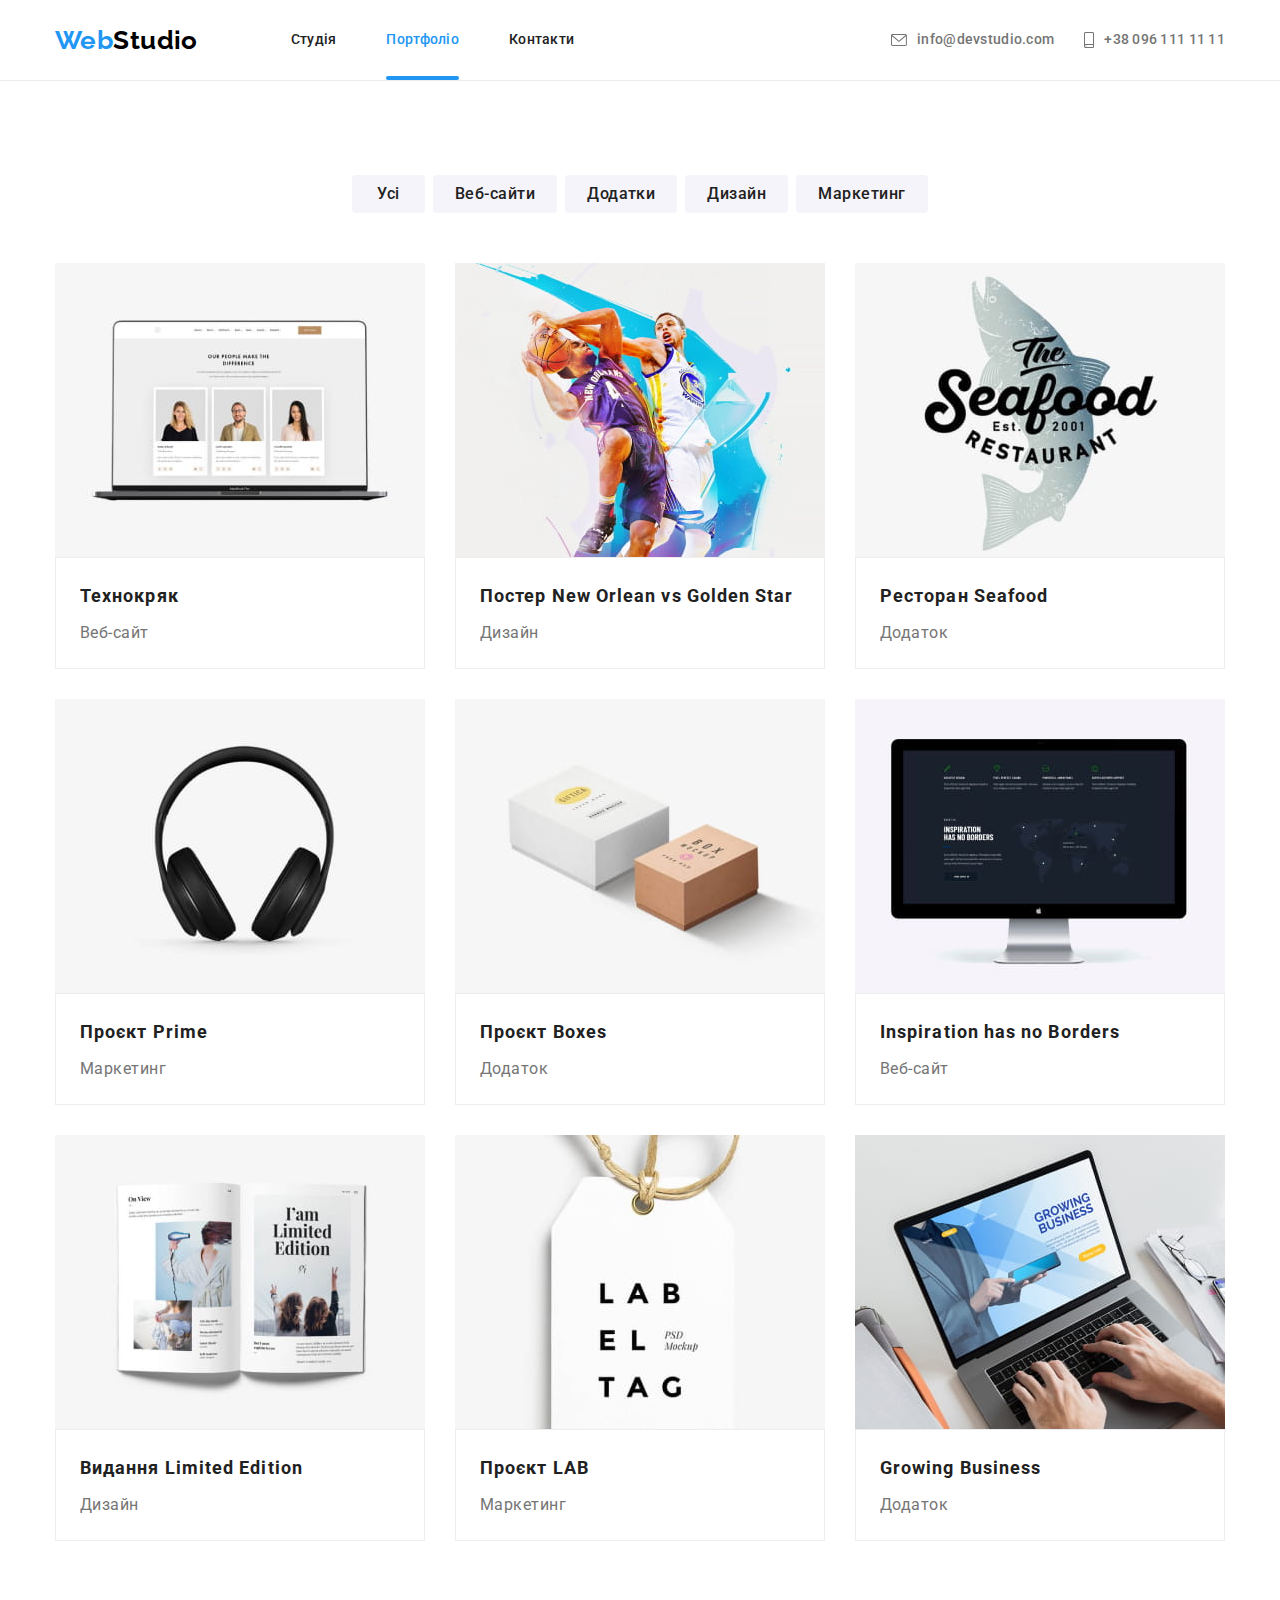
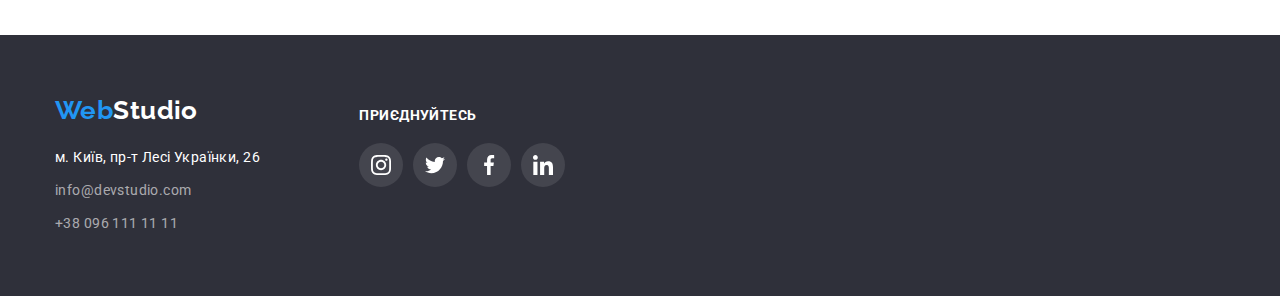
==== portfolio.html @ 8a6f9243 "transition prop close button" ====
<!DOCTYPE html>
<html lang="ru">
  <head>
    <meta charset="UTF-8" />
    <meta http-equiv="X-UA-Compatible" content="IE=edge" />
    <meta name="viewport" content="width=device-width, initial-scale=1.0" />
    <title>WebStudio</title>

    <link
      href="https://fonts.googleapis.com/css2?family=Raleway:wght@700&family=Roboto:wght@400;500;700;900&display=swap"
      rel="stylesheet"
    />
    <link
      rel="stylesheet"
      href="https://cdnjs.cloudflare.com/ajax/libs/modern-normalize/1.1.0/modern-normalize.min.css"
    />
    <link rel="stylesheet" href="./css/styles.css" />
  </head>
  <body>
    <header class="header">
      <div class="container head-menu">
        <nav class="menu">
          <a class="menu-logo" href=""><span>Web</span><span>Studio</span></a>

          <ul class="menu-list">
            <li class="menu-item">
              <a class="link" href="./index.html"> Студія </a>
            </li>
            <li class="menu-item">
              <a class="link underline" href="./portfolio.html"> Портфоліо </a>
            </li>
            <li class="menu-item">
              <a class="link" href="">Контакти</a>
            </li>
          </ul>
        </nav>

        <ul class="contacts-list">
          <li class="contacts-item">
            <a class="link" href="">
              <svg class="icon-envelope">
                <use href="./images/sprite.svg#icon-envelope"></use>
              </svg>
              info@devstudio.com
            </a>
          </li>

          <li class="contacts-item">
            <a class="link" href="">
              <svg class="icon-smartphone">
                <use href="./images/sprite.svg#icon-smartphone"></use>
              </svg>
              +38 096 111 11 11
            </a>
          </li>
        </ul>
      </div>
    </header>

    <main>
      <section class="portfolio section">
        <div class="container">
          <h1 class="portfolio-title">Зразки робіт</h1>

          <ul class="filter-list">
            <li class="filter-item">
              <button class="btn" type="button">Усі</button>
            </li>
            <li class="filter-item">
              <button class="btn" type="button">Веб-сайти</button>
            </li>
            <li class="filter-item">
              <button class="btn" type="button">Додатки</button>
            </li>
            <li class="filter-item">
              <button class="btn" type="button">Дизайн</button>
            </li>
            <li class="filter-item">
              <button class="btn" type="button">Маркетинг</button>
            </li>
          </ul>

          <ul class="project-list">
            <li class="project-item">
              <article class="card">
                <div class="card-thumb">
                  <img width="370" src="./images/proj-1.jpg" alt="проект-1" />
                  <div class="card-preview">
                    <p>
                      Ресурс пропонує комплексні пропозиції з різним рівнем функціоналу та сервісів.
                      Все це дозволить відвідувачу отримати вичерпні відомості про компанію чи
                      приватну особу.
                    </p>
                  </div>
                </div>
                <div class="card-content">
                  <h2 class="title">Технокряк</h2>
                  <p class="text">Веб-сайт</p>
                </div>
              </article>
            </li>
            <li class="project-item">
              <article class="card">
                <div class="card-thumb">
                  <img width="370" src="./images/proj-2.jpg" alt="проект-2" />
                  <div class="card-preview">
                    <p>
                      Ресурс пропонує комплексні пропозиції з різним рівнем функціоналу та сервісів.
                      Все це дозволить відвідувачу отримати вичерпні відомості про компанію чи
                      приватну особу.
                    </p>
                  </div>
                </div>
                <div class="card-content">
                  <h2 class="title">Постер New Orlean vs Golden Star</h2>
                  <p class="text">Дизайн</p>
                </div>
              </article>
            </li>
            <li class="project-item">
              <article class="card">
                <div class="card-thumb">
                  <img width="370" src="./images/proj-3.jpg" alt="проект-3" />
                  <div class="card-preview">
                    <p>
                      Ресурс пропонує комплексні пропозиції з різним рівнем функціоналу та сервісів.
                      Все це дозволить відвідувачу отримати вичерпні відомості про компанію чи
                      приватну особу.
                    </p>
                  </div>
                </div>
                <div class="card-content">
                  <h2 class="title">Ресторан Seafood</h2>
                  <p class="text">Додаток</p>
                </div>
              </article>
            </li>
            <li class="project-item">
              <article class="card">
                <div class="card-thumb">
                  <img width="370" src="./images/proj-4.jpg" alt="проект-4" />
                  <div class="card-preview">
                    <p>
                      Ресурс пропонує комплексні пропозиції з різним рівнем функціоналу та сервісів.
                      Все це дозволить відвідувачу отримати вичерпні відомості про компанію чи
                      приватну особу.
                    </p>
                  </div>
                </div>
                <div class="card-content">
                  <h2 class="title">Проєкт Prime</h2>
                  <p class="text">Маркетинг</p>
                </div>
              </article>
            </li>
            <li class="project-item">
              <article class="card">
                <div class="card-thumb">
                  <img width="370" src="./images/proj-5.jpg" alt="проект-5" />
                  <div class="card-preview">
                    <p>
                      Ресурс пропонує комплексні пропозиції з різним рівнем функціоналу та сервісів.
                      Все це дозволить відвідувачу отримати вичерпні відомості про компанію чи
                      приватну особу.
                    </p>
                  </div>
                </div>
                <div class="card-content">
                  <h2 class="title">Проєкт Boxes</h2>
                  <p class="text">Додаток</p>
                </div>
              </article>
            </li>

            <li class="project-item">
              <article class="card">
                <div class="card-thumb">
                  <img width="370" src="./images/proj-6.jpg" alt="проект-6" />
                  <div class="card-preview">
                    <p>
                      Ресурс пропонує комплексні пропозиції з різним рівнем функціоналу та сервісів.
                      Все це дозволить відвідувачу отримати вичерпні відомості про компанію чи
                      приватну особу.
                    </p>
                  </div>
                </div>
                <div class="card-content">
                  <h2 class="title">Inspiration has no Borders</h2>
                  <p class="text">Веб-сайт</p>
                </div>
              </article>
            </li>
            <li class="project-item">
              <article class="card">
                <div class="card-thumb">
                  <img width="370" src="./images/proj-7.jpg" alt="проект-7" />
                  <div class="card-preview">
                    <p>
                      Ресурс пропонує комплексні пропозиції з різним рівнем функціоналу та сервісів.
                      Все це дозволить відвідувачу отримати вичерпні відомості про компанію чи
                      приватну особу.
                    </p>
                  </div>
                </div>
                <div class="card-content">
                  <h2 class="title">Видання Limited Edition</h2>
                  <p class="text">Дизайн</p>
                </div>
              </article>
            </li>
            <li class="project-item">
              <article class="card">
                <div class="card-thumb">
                  <img width="370" src="./images/proj-8.jpg" alt="проект-8" />
                  <div class="card-preview">
                    <p>
                      Ресурс пропонує комплексні пропозиції з різним рівнем функціоналу та сервісів.
                      Все це дозволить відвідувачу отримати вичерпні відомості про компанію чи
                      приватну особу.
                    </p>
                  </div>
                </div>
                <div class="card-content">
                  <h2 class="title">Проєкт LAB</h2>
                  <p class="text">Маркетинг</p>
                </div>
              </article>
            </li>
            <li class="project-item">
              <article class="card">
                <div class="card-thumb">
                  <img width="370" src="./images/proj-9.jpg" alt="проект-9" />
                  <div class="card-preview">
                    <p>
                      Ресурс пропонує комплексні пропозиції з різним рівнем функціоналу та сервісів.
                      Все це дозволить відвідувачу отримати вичерпні відомості про компанію чи
                      приватну особу.
                    </p>
                  </div>
                </div>
                <div class="card-content">
                  <h2 class="title">Growing Business</h2>
                  <p class="text">Додаток</p>
                </div>
              </article>
            </li>
          </ul>
        </div>
      </section>
    </main>

    <footer class="footer">
      <div class="container">
        <div class="footer-contacts">
          <a class="footer-logo" href=""><span>Web</span><span>Studio</span></a>
          <address class="address">м. Київ, пр-т Лесі Українки, 26</address>
          <ul class="contacts-list">
            <li class="contacts-item">
              <a class="link" href=""> info@devstudio.com </a>
            </li>
            <li class="contacts-item">
              <a class="link" href=""> +38 096 111 11 11 </a>
            </li>
          </ul>
        </div>
        <div class="footer-socials">
          <p>приєднуйтесь</p>
          <ul class="socials-list">
            <li class="socials-item">
              <a class="link" href="">
                <svg class="icon-instagram">
                  <use href="./images/sprite.svg#icon-instagram"></use>
                </svg>
              </a>
            </li>
            <li class="socials-item">
              <a class="link" href="">
                <svg class="icon-twitter">
                  <use href="./images/sprite.svg#icon-twitter"></use>
                </svg>
              </a>
            </li>
            <li class="socials-item">
              <a class="link" href="">
                <svg class="icon-facebook">
                  <use href="./images/sprite.svg#icon-facebook"></use>
                </svg>
              </a>
            </li>
            <li class="socials-item">
              <a class="link" href="">
                <svg class="icon-linkedin">
                  <use href="./images/sprite.svg#icon-linkedin"></use>
                </svg>
              </a>
            </li>
          </ul>
        </div>
      </div>
    </footer>
  </body>
</html>
---- css/styles.css ----
/* global styles */

:root{
   --black:#000000;
   --black-transparent:rgba(0, 0, 0, .1);
   --white-transparent-1:rgba(255, 255, 255, .1);
   --gray-transparent:rgba(47, 48, 58, 0.8);
   --white:#ffffff;
   --white-transparent:rgba(255, 255, 255, .6);
   --white-slave:#F5F4FA;
   --graphite: #212121;
   --dark-gray:#2F303A;
   --gray:#757575;
   --gray-icon:#AFB1B8;
   --lighter-gray:#eeeeee;
   --light-gray:#ececec;
   --my-blue:#2196F3;
   --my-blue-dark:#188ce8;
   --my-blue-transparent:rgba(33, 150, 243, 0.9);

   --card-set-gap:30px;
}

body {
   font-family: 'Roboto', 'Raleway', sans-serif;
   font-weight: 500;
   font-style: normal;
   font-size: 14px;
   letter-spacing: 0.03em;
   color: var(--gray);
}

p,ul,h1,h2,h3,h4,h5,h6 {
   margin: 0;
   padding: 0;
   list-style: none;
}

img{
   display: block;
   max-width: 100%;
}

.container{
   max-width: 1200px;   
   margin: 0 auto;
   padding: 0 15px;
   /* outline: 2px solid tomato; */
}

.section{
   padding: 94px 0;
}
.section.no-padding{
   padding: 0 0;
}

.btn{
   cursor: pointer;
}

.btn:hover,
.btn:focus{
   color: var(--white);
   background-color: var(--my-blue);
}

.link{
   color: inherit;
   text-decoration: none;
}

.link:hover,
.link:focus{
   color: var(--my-blue);
}

/* header styles */
.header{
   border-bottom: 1px solid var(--light-gray);
}

.head-menu{
   display: flex;     
}

.menu{
   display: flex;
   align-items: center;
}

.menu-logo, .footer-logo{
   display: block;
   padding: 24px 0;
   margin-right: 93px;

   font-family: 'Raleway', sans-serif;
   font-weight: 700;
   font-size: 26px;
   line-height: 1.19;
   text-decoration: none;
}

.menu-logo > span,
.footer-logo > span{
   color: var(--my-blue);
}

.menu-logo > span + span,
.footer-logo > span + span{
   color: var(--black)
}

.menu-list {
   display: flex;
}

.menu-item:hover,
.menu-item:focus {
   color: var(--my-blue);
}

.menu-item:not(:last-child) {
   margin-right: 50px;
}

.menu-item > .link{
   position: relative;

   display: block;
   padding: 32px 0;

   font-size: 14px;
   line-height: 1.14;
   letter-spacing: 0.02em;
   text-decoration: none;
   color: var(--graphite);
   
   transition-property: color;
   transition-duration: 250ms;
   transition-timing-function: cubic-bezier(0.4, 0, 0.2, 1);
}

.menu-item > .link:hover,
.menu-item > .link:focus {
   color: var(--my-blue);
}

.menu-item>.link::after{
   position: absolute;
   bottom: 0;
   
   content: '';
   display: block;
   width: 100%;
   height: 4px;
   background-color: var(--my-blue);
   border-radius: 2px;
   opacity: 0;

   transition-property: opacity;
   transition-duration: 250ms;
   transition-timing-function: cubic-bezier(0.4, 0, 0.2, 1);
}

.menu-item>.link:hover::after,
.menu-item>.link:focus::after {
   opacity: 100%;   
}

.menu-item > .link.underline{
   color: var(--my-blue);
}

.menu-item > .link.underline::after {
   opacity: 100%;
}

.contacts-list{
   display: flex;
   align-items: center;
   margin-left: auto;
}

.contacts-item + .contacts-item{
   margin-left: 30px;
}

.contacts-item > .link {
   display: inline-flex;
   align-items: center;
   padding: 32px 0;

   font-size: 14px;
   line-height: 1.14;
   letter-spacing: 0.02em;
   text-decoration: none;
}

.contacts-item > .link:hover,
.contacts-item > .link:focus {
   color: var(--my-blue);
   fill: var(--my-blue);

   transition-property: color;
   transition-duration: 250ms;
   transition-timing-function: cubic-bezier(0.4, 0, 0.2, 1);
}

.icon-envelope{
   width: 16px;
   height: 12px;
   margin-right: 10px;
   fill: currentColor;
}

.icon-smartphone {
   width: 10px;
   height: 16px;
   margin-right: 10px;
   fill: currentColor;
}

/* section "hero" styles */
.hero{
   max-width: 1600px;
   min-height: 600px;
   margin: 0 auto;
   padding: 200px 0;
   background-color: var(--dark-gray);
   background-image: linear-gradient(to right, #9a847833,#1e130c66),
   url('../images/hero-background.jpg');
   background-repeat: no-repeat;
   background-size: cover;
   background-position: center;
   
   text-align: center;   
}

.hero-title{
   margin-bottom: 30px;
   font-weight: 900;
   font-size: 44px;
   line-height: 1.36;
   letter-spacing: 0.06em;
   text-transform: uppercase;
   color: var(--white);
}

.hero .btn{
   padding: 11px 32px;
   border-radius: 4px;
   border: 0;
   color: var(--white);
   background-color: var(--my-blue);

   font-weight: 700;
   font-size: 16px;
   line-height: 1.88;
   text-align: center;
   letter-spacing: 0.06em;
}

.hero .btn:active{
   background-color: var(--my-blue-dark);
}

.backdrop{
   position: fixed;
   z-index: 9;
   top: 0;
   left: 0;
   width: 100%;
   height: 100%;
   background-color: #aaab;

   transform: scale(1);
   opacity: 1;

   transition-property: transform opacity;
   transition-duration: 250ms;
   transition-timing-function: cubic-bezier(0.4, 0, 0.2, 1);
}

.backdrop.is-hidden{
   opacity: 0;
   pointer-events: none;
   visibility: hidden;
   transform: scale(.66);
}

.modal{
   position: absolute;
   top: 50%;
   left: 50%;
   transform: translate(-50%, -50%);

   min-width: 528px;
   min-height: 581px;
   padding: 8px;

   background-color: var(--white);
}

.modal > button{
   display: flex;
   justify-content: center;
   align-items: center;
   position: absolute;
   top: 8px;
   right: 8px;

   padding: 0;
   width: 30px;
   height: 30px;
   border-radius: 50%;
   border: 1px solid var(--black-transparent);
   background-color: transparent;
   cursor: pointer;
}

.icon-close{
   width: 18px;
   height: 18px;

   transition-property: fill;
   transition-duration: 250ms;
   transition-timing-function: cubic-bezier(0.4, 0, 0.2, 1);
}

.close-modal:hover .icon-close{
   fill: var(--my-blue);
}

/* section "features" styles */
.features-list{
   display: flex;
   justify-content: space-between;
}
.features-item{
   display: block;
   flex-basis: 270px;
}

.icon-holder{
   display:flex;
   height: 120px;
   justify-content: center;
   align-items: center;
   margin-bottom: 30px;
   background-color: var(--white-slave);
   border-radius: 4px;
}

.features-item > .title{
   margin-bottom: 10px;
   font-size: 14px;
   line-height: 1.14;
   letter-spacing: 0.03em;
   text-transform: uppercase;   
   color:var(--graphite);
}

.features-item > .text{
   font-weight: 400;
   line-height: 1.71;
}

/* section "specialization" styles */
.specialization.section{
   padding-top: 0;
}

.specialization .title{
   margin-bottom: 50px;
   font-size: 36px;
   line-height: 1.17;
   text-align: center;
   letter-spacing: 0.03em;   
   color:var(--graphite);
}

.specialization-list{
   display: flex;
   justify-content: space-between;
}

.specialization-item{
   display: inline-block;
}

.specialization-thumb{
   position: relative;
   z-index: 0;
}

.specialization-overlay{
   position: absolute;
   bottom: 0;
   width: 100%;
   height: 70px;
   z-index: 1;

   display: flex;
   justify-content: center;
   align-items: center;
   
   color: var(--white);
   background-color:var(--gray-transparent);
   font-weight: 700;
   letter-spacing: 0.03em;
   text-transform: uppercase;   
}

/* section "team" styles */
.team{
   background-color: var(--white-slave);
}

.team-title {
   margin-bottom: 50px;
   font-size: 36px;
   line-height: 1.17;
   text-align: center;
   letter-spacing: 0.03em;
   color: var(--graphite);
}

.team-list{
   display: flex;
   justify-content: space-between;
}

.team-item > .card {
   box-shadow: 0px 1px 3px rgba(0, 0, 0, 0.12), 0px 1px 1px rgba(0, 0, 0, 0.14), 0px 2px 1px rgba(0, 0, 0, 0.2);
   border-radius: 0px 0px 4px 4px;
}

.team-item .card-content{
   padding: 30px 0;
   background-color: var(--white);
}

.team-item .name{
   margin-bottom: 10px;

   font-size: 16px;
   line-height: 1.19;
   letter-spacing: 0.03em;   
   text-align: center;
   color:var(--graphite);
}

.team-item .position{
   margin-bottom: 16px;
   font-weight: 400;
   font-size: 16px;
   line-height: 1.19;
   letter-spacing: 0.03em;
   text-align: center;
}

.team .socials-list{
   display: flex;
   justify-content: center;
}

.team .socials-item .link {
   fill: var(--gray-icon);

   transition-property: fill, background-color;
   transition-duration: 250ms;
   transition-timing-function: cubic-bezier(0.4, 0, 0.2, 1);
}

.team .socials-item:hover .link,
.team .socials-item .link:focus{
   background-color: var(--my-blue);
   fill:var(--white);
}

/* section "clients" styles */
.clients-title{
   margin-bottom: 50px;
   color: var(--graphite);
   font-size: 36px;
   line-height: 1.17;
   text-align: center;
   letter-spacing: 0.03em;      
}

.clients-list{
   display: flex;
   justify-content: space-between;
}

.clients-item .link{
   display: flex;
   width: 170px;
   height: 92px;
   border: 1px solid;
   border-color: var(--gray-icon);
   border-radius: 4px;
   fill: var(--gray-icon);

   transition-property: border-color fill;
   transition-duration: 250ms;
   transition-timing-function: cubic-bezier(0.4, 0, 0.2, 1);
}

.clients-item:hover .link,
.clients-item .link:focus {
   border-color: var(--my-blue);
   fill: var(--my-blue);
}

.icon-logo{
   display: block;
   width: 106px;
   height: 60px;
   margin: auto;
   fill: inherit;
}

/* footer styles */
.footer{
   padding: 60px 0;
   background-color: var(--dark-gray);
}

.footer-contacts{
   display: inline-block;
   margin-right: 70px;  
}

.footer-logo{
   display:inline-block;
   margin-right: 0;
   margin-bottom: 20px;
   padding: 0;
}

.footer-logo span + span{
color: #ffffff;
}

.address{
   display: block;
   width: 231px;
   margin-bottom: 9px;

   font-weight: 400;
   line-height: 1.71;
   font-style: normal;  
   color:var(--white);
}

.footer .contacts-list{
   display: flex;
   flex-direction: column;   
}

.footer .contacts-item{
   display: block;
   margin-left: 0;
   margin-right: auto;
   margin-bottom: 9px;
}

.footer .contacts-item:last-child {
   margin-bottom: 0;
}

.footer .contacts-item > .link {
   padding: 0;

   color: var(--white-transparent);
   font-weight: 400;
   font-size: 14px;
   line-height: 1.71;
   letter-spacing: 0.03em;
}

.footer-socials{
   display: inline-block;
   vertical-align: top;
   margin-top: 12px;
}

.footer-socials *{
   color: var(--white);
   fill: var(--white);
}

.footer-socials > p{
   margin-bottom: 20px;
   font-weight: 700;
   letter-spacing: 0.03em;
   text-transform: uppercase;
}

.socials-list{
   display: flex;
}

.socials-item:not(:last-child){
   margin-right: 10px;
}

.socials-item .link{
   display: flex;
   width: 44px;
   height: 44px;
   border-radius: 50%;
   background-color: var(--white-transparent-1);

   transition-property: background-color;
   transition-duration: 250ms;
   transition-timing-function: cubic-bezier(0.4, 0, 0.2, 1);
}

.socials-item:hover .link,
.socials-item .link:focus {
   background-color: var(--my-blue);
}

.icon-instagram, .icon-twitter, .icon-facebook, .icon-linkedin{
   display: block;
   width: 20px;
   height: 20px;
   margin: auto; 
}


/* section "portfolio" styles */
.filter-list{
   display: flex;
   justify-content: center;
   margin-bottom: 50px;
}

.filter-item{
   display: block;
}

.filter-item:not(:last-child){
   margin-right: 8px;
}

.filter-item > .btn{
   border: transparent;
   border-radius: 4px;
   padding: 6px 22px;

   font-family: 'Roboto';
   font-weight: 500;
   font-size: 16px;
   line-height: 1.62;
   letter-spacing: 0.03em;   
   color:var(--graphite);
   background-color: var(--white-slave);

   transition-property: background-color color box-shadow;
   transition-duration: 250ms;
   transition-timing-function: cubic-bezier(0.4, 0, 0.2, 1);
}

.filter-item:first-child > .btn {
   padding: 6px 25px;
}

.filter-item > .btn:hover,
.filter-item > .btn:focus{
   color: var(--white);
   background-color: var(--my-blue);
   box-shadow: 0px 3px 1px rgba(0, 0, 0, 0.1), 0px 1px 2px rgba(0, 0, 0, 0.08), 0px 2px 2px rgba(0, 0, 0, 0.12);
}

.portfolio-title{
   position: absolute;
   width: 1px;
   height: 1px;
   margin: -1px;
   border: 0;
   padding: 0;
   white-space: nowrap;
   clip-path: inset(100%);
   clip: rect(0 0 0 0);
   overflow: hidden;
}

.project-list{
   display: flex;
   flex-wrap: wrap;
   margin-top: calc(-1 * var(--card-set-gap) );
   margin-left: calc(-1 * var(--card-set-gap));
}

.project-item{
   display: block;
   flex-basis: calc(100% /3 - var(--card-set-gap));
   margin-left: var(--card-set-gap);
   margin-top: var(--card-set-gap);

   transition-property: box-shadow;
   transition-duration: 250ms;
   transition-timing-function: cubic-bezier(0.4, 0, 0.2, 1);
}

.project-item:hover{
   box-shadow: 0px 1px 1px rgba(0, 0, 0, 0.12), 0px 4px 4px rgba(0, 0, 0, 0.06), 1px 4px 6px rgba(0, 0, 0, 0.16);

   
}

.card:hover .card-preview{
   transform: translateY(0);
}

.card-thumb{
   position: relative;
   overflow: hidden;
}

.card-preview{
   position: absolute;
   top: 0;
   left: 0;
   width: 100%;
   height: 100%;

   padding: 63px 24px;
   background-color: var(--my-blue-transparent);   

   font-weight: 400;
   font-size: 18px;
   line-height: 1.56;   
   color: var(--white);

   transform: translateY(100%);

   transition-property: transform;
   transition-duration: 250ms;
   transition-timing-function: cubic-bezier(0.4, 0, 0.2, 1);
}

.project-item .card-content{
   padding: 20px 24px;
   border: 1px solid var(--lighter-gray);
}

.project-item .title{
   margin-bottom: 4px;

   font-size: 18px;
   line-height: 2;   
   letter-spacing: 0.06em;   
   color:var(--graphite);
}

.project-item .text{
   font-weight: 400;
   font-size: 16px;
   line-height: 1.88;
   letter-spacing: 0.03em;   
   color:var(--gray);
}
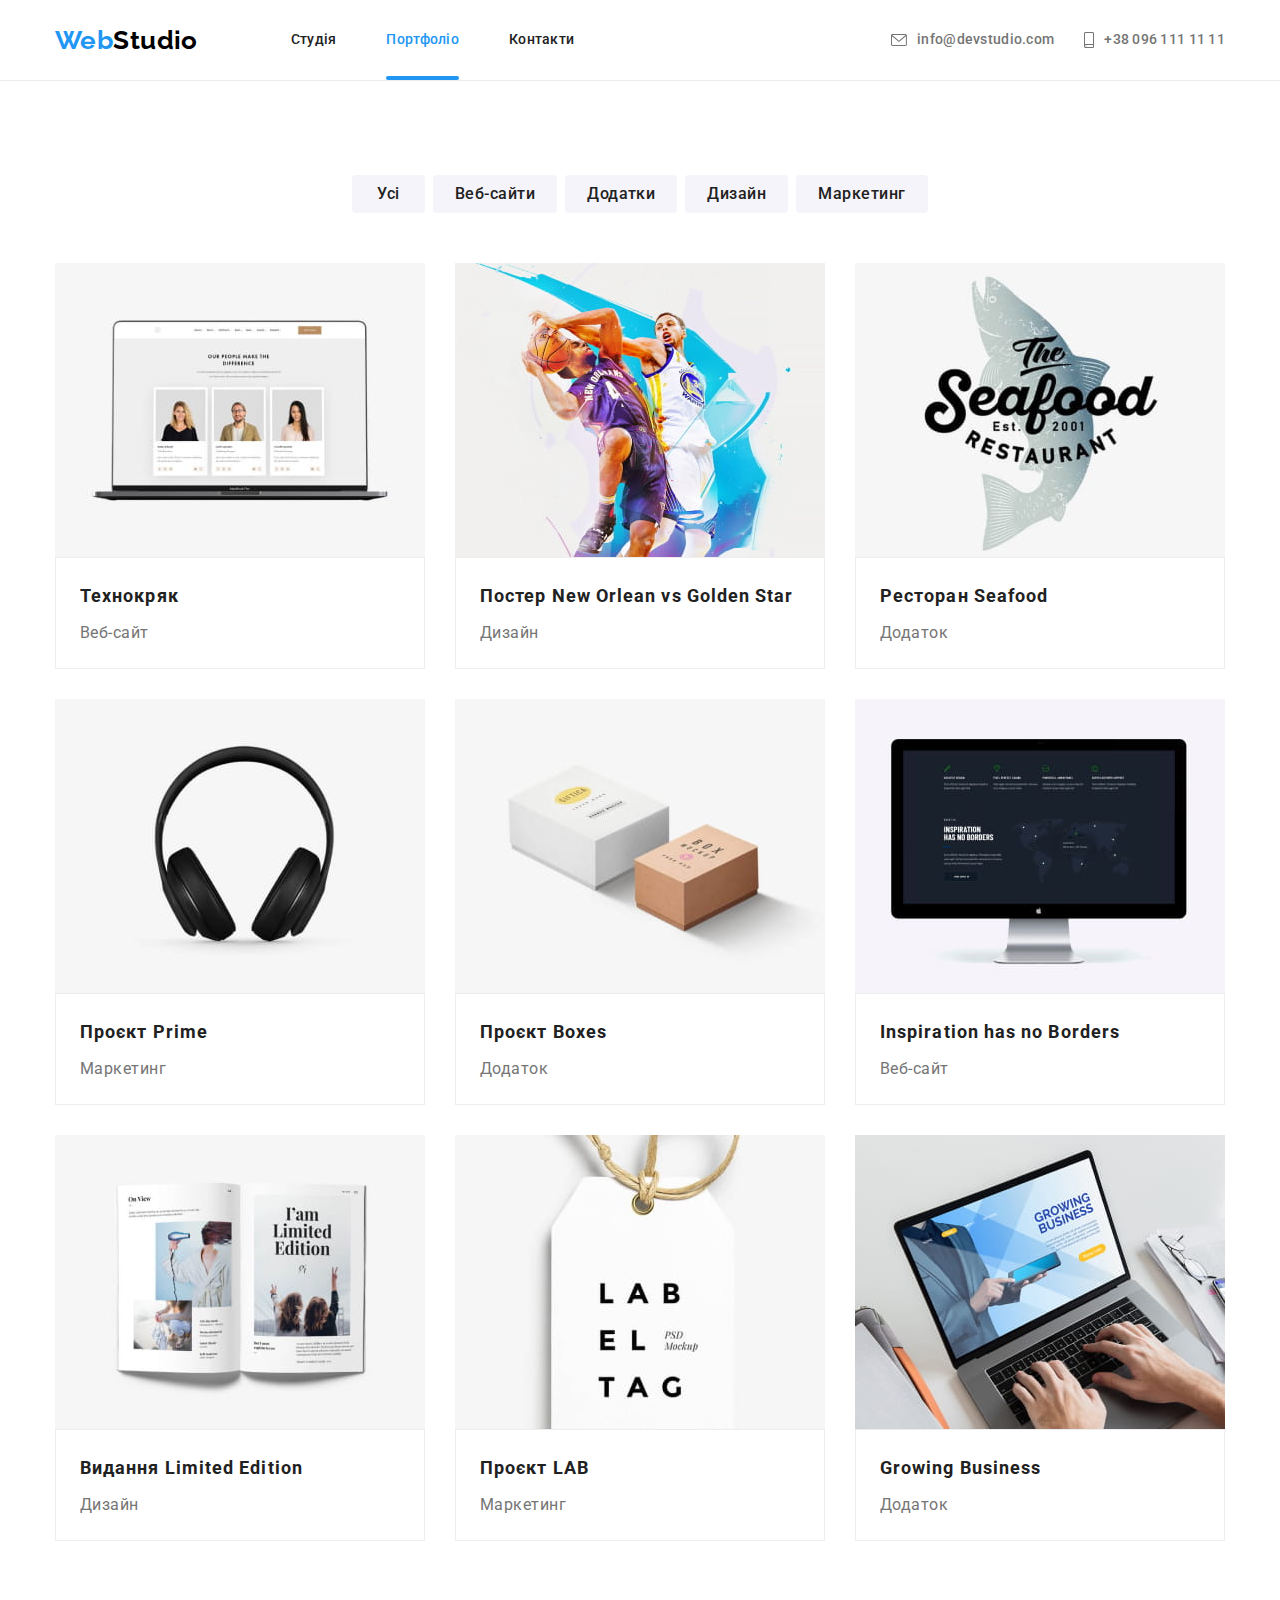
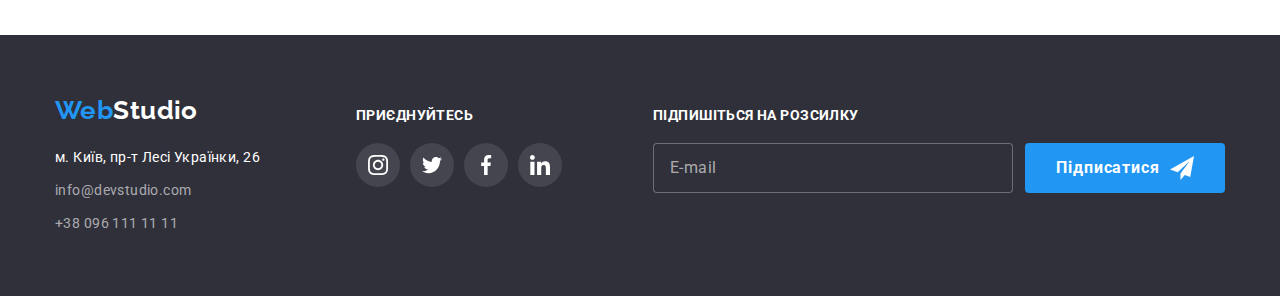
==== commit c31e1776: "fixed portfolio footer" ====
--- a/portfolio.html
+++ b/portfolio.html
@@ -250,7 +250,7 @@
     </main>
 
     <footer class="footer">
-      <div class="container">
+      <div class="container footer-group">
         <div class="footer-contacts">
           <a class="footer-logo" href=""><span>Web</span><span>Studio</span></a>
           <address class="address">м. Київ, пр-т Лесі Українки, 26</address>
@@ -296,7 +296,22 @@
             </li>
           </ul>
         </div>
+        <div class="footer-subscribe">
+          <p>Підпишіться на розсилку</p>
+          <form class="footer-form" action="" autocomplete="off">
+            <label>
+              <input class="user-email" type="email" name="user-email" placeholder="E-mail" />
+            </label>
+            <button class="footer-submit" type="submit">
+              <span class="button-text">Підписатися</span>
+              <svg class="icon-send">
+                <use href="./images/modal-sprite.svg#icon-send"></use>
+              </svg>
+            </button>
+          </form>
+        </div>
       </div>
     </footer>
+    <script src="./js/modal.js"></script>
   </body>
 </html>
--- a/css/styles.css
+++ b/css/styles.css
@@ -2,8 +2,9 @@
 
 :root{
    --black:#000000;
-   --black-transparent:rgba(0, 0, 0, .1);
+   --black-transparent:rgba(0, 0, 0, .1);   
    --white-transparent-1:rgba(255, 255, 255, .1);
+   --white-transparent-2: rgba(255, 255, 255, .3);
    --gray-transparent:rgba(47, 48, 58, 0.8);
    --white:#ffffff;
    --white-transparent:rgba(255, 255, 255, .6);
@@ -11,6 +12,8 @@
    --graphite: #212121;
    --dark-gray:#2F303A;
    --gray:#757575;
+   --gray-input-body:rgba(33, 33, 33, 0.2);
+   --gray-placeholder-text:rgba(117, 117, 117, 0.5);
    --gray-icon:#AFB1B8;
    --lighter-gray:#eeeeee;
    --light-gray:#ececec;
@@ -295,14 +298,14 @@
    left: 50%;
    transform: translate(-50%, -50%);
 
-   min-width: 528px;
-   min-height: 581px;
-   padding: 8px;
+   min-width: 530px;
+   min-height: 580px;
+   padding: 40px;
 
    background-color: var(--white);
 }
 
-.modal > button{
+.modal > .close-modal{
    display: flex;
    justify-content: center;
    align-items: center;
@@ -331,6 +334,205 @@
 .close-modal:hover .icon-close{
    fill: var(--my-blue);
 }
+
+.form{
+   display: flex;
+   flex-direction: column;
+   align-items: flex-start;
+   margin: 0;
+}
+
+.form>.form-title{
+   align-self: center;
+
+   color: var(--graphite);
+   font-weight: 700;
+   font-size: 20px;
+   line-height: 1.15;
+   letter-spacing: 0.03em;
+
+   margin-bottom: 30px;
+}
+
+.form-field{
+   position: relative;
+   width: 100%;
+   margin-bottom: 28px;
+}
+
+.explain-text{
+   position: absolute;
+   top: -18px;
+
+   font-weight: 400;
+   font-size: 12px;
+   line-height: 1.17;   
+   letter-spacing: 0.01em;   
+   color:var(--gray);
+}
+
+.form-field label{
+   display:flex;
+   flex-direction: column;
+   align-items: flex-start;
+}
+
+.form-field input{
+   height: 40px;
+   width: 100%;
+   padding-left: 42px;
+
+   border: 1px solid var(--gray-input-body);
+   border-radius: 4px;
+
+   transition-property: border-color;
+   transition-duration: 250ms;
+   transition-timing-function: cubic-bezier(0.4, 0, 0.2, 1);
+}
+
+.form-icon{
+   position: absolute;
+   top:50%;
+   left: 15px;
+   transform: translateX(-50%);
+   transform: translateY(-50%);
+
+   transition-property: fill;
+   transition-duration: 250ms;
+   transition-timing-function: cubic-bezier(0.4, 0, 0.2, 1);
+}
+
+.icon-user{
+   width: 13px;
+   height: 13px;   
+}
+
+.icon-tel {
+   width: 14px;
+   height: 14px;   
+}
+
+.icon-envelope-modal{
+   width: 15px;
+   height: 15px;   
+}
+
+.form-field:focus-within .form-icon {
+   fill: var(--my-blue);
+}
+
+.form-field.comment {
+   margin-bottom: 20px;
+}
+
+.user-comment-area {
+   width: 100%;
+   height: 120px;
+   padding: 12px 16px;
+   resize: none;
+
+   color: var(--gray);
+   border: 1px solid var(--gray-input-body);
+   border-radius: 4px;
+
+   transition-property: border-color;
+   transition-duration: 250ms;
+   transition-timing-function: cubic-bezier(0.4, 0, 0.2, 1);
+}
+
+.form-field:focus-within input,
+.form-field:focus-within .user-comment-area {
+   border-color: var(--my-blue);
+   outline: none;
+}
+
+.user-comment-area::placeholder{
+   color: var(--gray-placeholder-text);
+}
+
+.form-agreement-field{
+   display: flex;
+   justify-content: center;
+   width: 100%;
+   margin-bottom: 30px;
+}
+
+.form-agreement-field label{
+   display: flex;
+   cursor: pointer;
+}
+
+.form-agreement-field input{
+   display: inline-block;
+   align-self: center;
+
+   -webkit-appearance: none;
+   -moz-appearance: none;
+   appearance: none;
+}
+
+.icon-check{
+   align-self: center;
+   width: 17px;
+   height: 16px;
+   margin-right: 8px;
+
+   fill: transparent;
+   background-color: transparent;
+   border:2px solid var(--graphite);
+   border-radius: 2px;
+   
+   transition-property: background-color, fill, border-width;
+   transition-duration: 250ms;
+   transition-timing-function: cubic-bezier(0.4, 0, 0.2, 1);
+}
+
+.form-agreement-field input:checked+.icon-check {
+   fill: var(--white);
+   background-color: var(--my-blue);
+   border-width: 0;
+}
+
+.agreement {
+   display: inline-block;
+   font-weight: 400;
+   font-size: 14px;
+   line-height: 1.71;
+   letter-spacing: 0.03em;
+   color:var(--gray);
+}
+
+.agreement-attention {
+   text-decoration: underline;
+   color: var(--my-blue);
+}
+
+.form-submit{
+   align-self: center;
+   width: 200px;
+   height: 50px;
+   left: 700px;
+   top: 713px;
+   
+   padding: 0;
+   background-color: var(--my-blue);
+   box-shadow: 0px 4px 4px rgba(0, 0, 0, 0.15);
+   border-color: transparent;
+   border-radius: 4px;
+
+   font-weight: 700;
+   font-size: 16px;
+   line-height: 1.88;
+   text-align: center;
+   letter-spacing: 0.06em;   
+   color: var(--white);
+   cursor: pointer;
+}
+
+.form-submit:active{
+   background-color: var(--my-blue-dark);
+}
+
 
 /* section "features" styles */
 .features-list{
@@ -528,8 +730,12 @@
    background-color: var(--dark-gray);
 }
 
+.footer-group{
+   display: flex;
+}
+
 .footer-contacts{
-   display: inline-block;
+   display: block;
    margin-right: 70px;  
 }
 
@@ -582,17 +788,18 @@
 }
 
 .footer-socials{
-   display: inline-block;
-   vertical-align: top;
+   display: block;
    margin-top: 12px;
 }
 
-.footer-socials *{
+.footer-socials *,
+.footer-subscribe *{
    color: var(--white);
    fill: var(--white);
 }
 
-.footer-socials > p{
+.footer-socials > p,
+.footer-subscribe > p{
    margin-bottom: 20px;
    font-weight: 700;
    letter-spacing: 0.03em;
@@ -631,6 +838,79 @@
    margin: auto; 
 }
 
+.footer-subscribe{
+   display: block;
+   margin-top: 12px;
+   margin-left: auto;
+}
+
+.footer-form {
+   display: flex;
+}
+
+.user-email{
+   width: 360px;
+   height: 50px;
+   padding: 15px 16px;
+
+   background-color: var(--dark-gray);
+   outline: none;
+   border: 1px solid var(--white-transparent-2);  
+   border-radius: 4px;
+}
+
+.user-email:focus{
+   box-shadow: 0px 4px 4px var(--black-transparent);
+}
+
+.user-email::placeholder{
+   font-weight: 400;
+   font-size: 16px;
+   line-height: 1.25;
+   letter-spacing: 0.03em;      
+   color: var(--white-transparent);  
+}
+
+.footer-submit{
+   display: flex;
+   align-items: center;
+   justify-content: center;
+   width: 200px;
+   height: 50px;
+   margin-left: 12px;
+   
+   background-color: var(--my-blue);   
+   border-radius: 4px;
+   border-width: 0;
+   cursor: pointer;
+}
+
+.footer-submit:active{
+   background-color:var(--my-blue-dark);
+   box-shadow: 0px 4px 4px var(--black-transparent);
+}
+
+.button-text{
+   display: inline-block;
+
+   font-weight: 700;
+   font-size: 16px;
+   line-height: 1.88;
+   text-align: center;
+   letter-spacing: 0.06em;
+}
+
+
+.icon-send{
+   display: inline-block;   
+   width: 24px;
+   height: 24px;
+   margin-left: 10px;
+
+   background-color: transparent;
+   fill: var(--white);
+}
+
 
 /* section "portfolio" styles */
 .filter-list{
@@ -652,7 +932,6 @@
    border-radius: 4px;
    padding: 6px 22px;
 
-   font-family: 'Roboto';
    font-weight: 500;
    font-size: 16px;
    line-height: 1.62;
@@ -660,7 +939,7 @@
    color:var(--graphite);
    background-color: var(--white-slave);
 
-   transition-property: background-color color box-shadow;
+   transition-property: background-color, color, box-shadow;
    transition-duration: 250ms;
    transition-timing-function: cubic-bezier(0.4, 0, 0.2, 1);
 }
@@ -767,3 +1046,4 @@
 }
 
 
+
